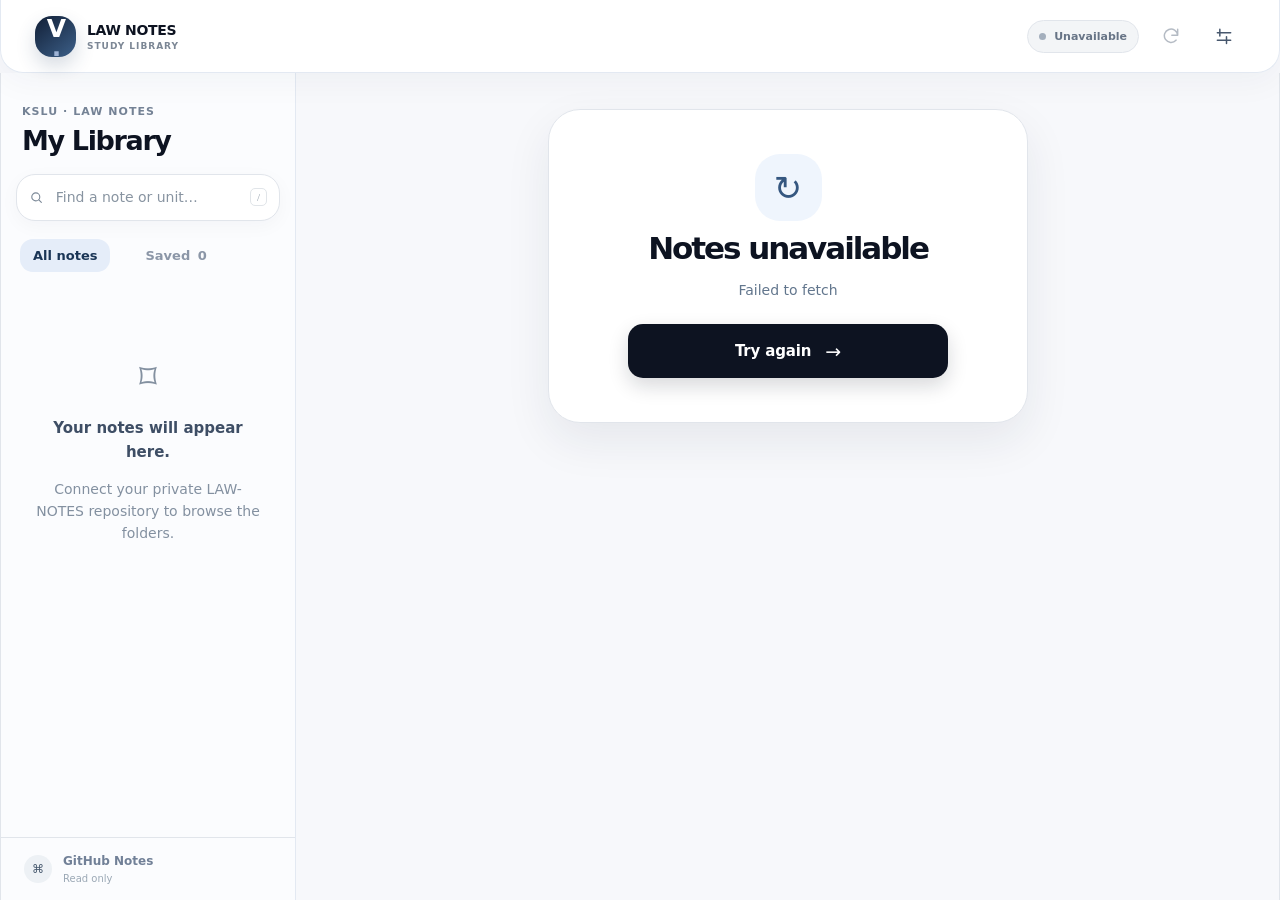
==== reader/index.html @ e0d33c8a "build: include rounded UI and animated splash styles" ====
<!doctype html>
<html lang="en">
<head>
  <meta charset="UTF-8">
  <meta name="viewport" content="width=device-width,initial-scale=1,viewport-fit=cover">
  <meta name="theme-color" content="#f4f5f7">
  <meta name="description" content="Read public KSLU law notes with Markdown and interactive topic brain branches.">
  <meta http-equiv="Content-Security-Policy" content="default-src 'self'; connect-src https://api.github.com; img-src 'self' data:; style-src 'self'; script-src 'self'; font-src 'self'; object-src 'none'; base-uri 'none'; form-action 'none'">
  <link rel="icon" href="./icon.svg" type="image/svg+xml">
  <link rel="manifest" href="./manifest.webmanifest">
  <link rel="stylesheet" href="./style.css">
  <link rel="stylesheet" href="./minimal.css?v=6">
  <link rel="stylesheet" href="./map.css?v=3">
  <link rel="stylesheet" href="./polish.css?v=1">
  <title>Law Notes · Reader</title>
</head>
<body>
  <div class="app" id="app">
    <header class="masthead">
      <div class="masthead-left">
        <button id="menu-btn" class="icon-btn mobile-only" type="button" aria-label="Open library" title="Open library"><svg viewBox="0 0 24 24"><path d="M4 6h16M4 12h16M4 18h16"/></svg></button>
        <button id="brand-home" class="brand" type="button" aria-label="Open Law Notes home"><span class="brand-mark">V<span>·</span></span><span class="brand-text"><strong>LAW <em>NOTES</em></strong><small>STUDY LIBRARY</small></span></button>
      </div>
      <div class="top-actions">
        <span id="status-badge" class="status-badge"><span></span> Not connected</span>
        <button id="refresh-btn" type="button" class="icon-btn" aria-label="Refresh vault from GitHub" title="Refresh vault" disabled><svg viewBox="0 0 24 24"><path d="M20 11a8 8 0 1 0-2 6M20 4v7h-7"/></svg></button>
        <button id="settings-btn" type="button" class="icon-btn" aria-label="Display settings" title="Reading settings"><svg viewBox="0 0 24 24"><path d="M4 8h16M7 4v8M4 17h16m-5-4v8"/></svg></button>
      </div>
    </header>

    <main class="layout" id="layout">
      <aside id="sidebar" class="sidebar" aria-label="Notes library">
        <div class="sidebar-inner">
          <div class="sidebar-header"><div><span class="section-kicker">KSLU · LAW NOTES</span><h2>My Library</h2></div><button type="button" class="icon-btn mobile-only" id="close-sidebar" aria-label="Close library">×</button></div>
          <label class="search"><svg viewBox="0 0 24 24"><circle cx="11" cy="11" r="6.5"/><path d="m16 16 4 4"/></svg><input id="search" type="search" placeholder="Find a note or unit…" autocomplete="off"><kbd>/</kbd></label>
          <div class="filter-tabs" role="group" aria-label="Library filter"><button class="filter active" type="button" data-filter="all">All notes</button><button class="filter" type="button" data-filter="saved">Saved <span id="saved-number">0</span></button></div>
          <div id="sidebar-content" class="sidebar-scroll"><div class="sidebar-placeholder"><span class="placeholder-icon">⌑</span><strong>Your notes will appear here.</strong><p>Connect your private LAW-NOTES repository to browse the folders.</p></div></div>
          <div class="sidebar-bottom"><span class="github-mark">⌘</span><span><strong>GitHub Notes</strong><small id="repo-meta">Read only</small></span></div>
        </div>
      </aside>

      <section class="reader-pane" aria-live="polite">
        <div id="connect-view" class="connect-wrap" hidden>
          <div class="connect-card notes-error-card">
            <span class="notes-error-symbol" aria-hidden="true">↻</span>
            <h1>Notes unavailable</h1>
            <p id="connect-error" class="notes-error-message" role="alert">Could not open the notes.</p>
            <button id="public-connect-btn" class="primary-btn" type="button">Try again <span aria-hidden="true">→</span></button>
          </div>
        </div>

        <div id="reader-view" class="reader-view" hidden>
          <div class="reader-toolbar"><button id="up-note" type="button" class="up-note" hidden>← Unit</button><div class="breadcrumb" id="breadcrumb"></div><div class="reader-tools"><button id="save-btn" type="button" class="tool-btn" aria-label="Save bookmark" title="Save note">☆ <span class="tool-word">Save</span></button><button id="speak-btn" type="button" class="tool-btn" aria-label="Read note aloud" title="Read aloud">▶ <span class="tool-word">Listen</span></button><button id="map-btn" type="button" class="tool-btn map-open-btn" hidden aria-label="Open Brain Map" title="Open interactive brain map">◇ <span class="tool-word">Map</span></button><button id="markdown-btn" type="button" class="tool-btn markdown-btn" aria-pressed="false" title="View Markdown source">&lt;/&gt; <span class="tool-word">Markdown</span></button><button id="font-btn" type="button" class="tool-btn" aria-label="Change font size" title="Text settings">Aa</button></div></div>
          <div id="reading-scroll" class="reading-scroll"><div id="progress-line" class="progress-line"></div><article id="article" class="article"></article><div class="reading-footer"><div class="chapter-nav"><button id="prev-note" type="button" class="chapter-btn" disabled><span>← PREVIOUS NOTE</span><strong id="prev-title">—</strong></button><button id="next-note" type="button" class="chapter-btn" disabled><span>NEXT NOTE →</span><strong id="next-title">—</strong></button></div></div></div>
        </div>
      </section>
    </main>

    <section id="map-overlay" class="map-overlay" aria-label="Interactive brain branches" hidden>
      <header class="map-top">
        <div class="map-heading"><strong>Topic Branches</strong><small id="map-status">TOPIC</small></div>
        <div class="map-controls">
          
          <span id="map-count">0 nodes</span>
          <button id="map-back" type="button" title="Return to topic" aria-label="Return to topic">← Note</button>
          <button id="map-zoom-out" type="button" aria-label="Zoom out">−</button>
          <button id="map-zoom-in" type="button" aria-label="Zoom in">+</button>
          <button id="map-fit" type="button" title="Fit graph to screen">Fit</button>
          <button id="map-close" class="map-exit" type="button" aria-label="Close brain map">×</button>
        </div>
      </header>
      <div class="map-workspace">
        <svg id="map-svg" class="map-canvas" viewBox="0 0 1200 800" role="img" aria-label="Interactive branches for the current topic and its Markdown points"><g id="map-scene"></g></svg>
        <aside id="map-details" class="map-detail" hidden>
          <div class="map-detail-head"><strong id="map-note-title">Note</strong><button id="map-detail-close" type="button" aria-label="Close note content">×</button></div>
          <div id="map-note-body" class="map-detail-scroll article"></div>
          <button id="map-read-note" type="button" class="map-read-btn">Open linked topic ↗</button>
        </aside>
      </div>
      <div class="map-footer"><span id="map-current">Tap a point to inspect it</span><span>Pinch to zoom · Drag to move · ↗ to Markdown</span></div>
    </section>
    <div id="loading-screen" class="loading-screen" role="status" aria-live="polite" aria-label="Opening Law Notes">
      <div class="loading-art" aria-hidden="true">
        <span class="loading-orbit orbit-one"></span>
        <span class="loading-orbit orbit-two"></span>
        <span class="loading-orbit orbit-three"></span>
        <span class="loading-core">L<span>·</span>N</span>
      </div>
      <div class="loading-title">Law Notes</div>
      <div id="loading-message" class="loading-description">Opening your notes</div>
      <div class="loading-bounce" aria-hidden="true"><i></i><i></i><i></i></div>
    </div>
    <div id="scrim" class="scrim" hidden></div>
    <div id="prefs" class="prefs" role="dialog" aria-label="Reading settings" hidden><div class="prefs-title"><strong>Display</strong><button id="close-prefs" type="button" class="icon-btn" aria-label="Close preferences">×</button></div><label>Text size <output id="font-size-label">19px</output><input id="font-size" type="range" min="16" max="26" step="1" value="19"></label><label class="toggle-row">Warm paper theme <input id="warm-toggle" type="checkbox" checked></label><p>Text size and appearance are saved on this device.</p></div>
    <nav class="bottom-nav" aria-label="Note navigation"><button id="bottom-home" type="button"><span>⌂</span> Home</button><button id="bottom-prev" type="button" disabled><span>←</span> Previous</button><button id="bottom-next" type="button" disabled><span>→</span> Next</button><button id="bottom-map" type="button" disabled><span>◇</span> Map</button></nav>
    <div id="toast" class="toast" role="status" hidden></div>
  </div>
  <script type="module" src="./app.mjs"></script>
</body>
</html>
---- reader/style.css ----
:root{font-family:Inter,ui-sans-serif,system-ui,-apple-system,"Segoe UI",sans-serif;color:#243249;background:#fbfaf7;--navy:#111e30;--muted:#7d8998;--blue:#365983;--paper:#fcfaf5;--border:#e6e8e8;--reader-size:19px;--sidebar:#ffffff}*{box-sizing:border-box}body{margin:0}button,input{font:inherit}button{cursor:pointer}button:disabled{cursor:default;opacity:.4}a{color:var(--blue)}[hidden]{display:none!important}.app{height:100dvh;display:flex;flex-direction:column;overflow:hidden}.masthead{height:75px;flex:none;background:var(--navy);color:#fdfdfd;display:flex;align-items:center;justify-content:space-between;padding:0 clamp(17px,3vw,38px);gap:16px;z-index:30}.masthead-left,.top-actions,.brand{display:flex;align-items:center}.masthead-left{gap:13px}.brand{text-decoration:none;color:inherit;gap:13px}.brand-mark{width:40px;height:40px;border:1px solid #607189;border-radius:12px;display:grid;place-items:center;font-family:Georgia,serif;font-size:27px;font-weight:700;color:#f6e8cb}.brand-mark span{color:#d5ac75}.brand-text strong{font-size:14px;letter-spacing:.14em;font-weight:790;display:block;white-space:nowrap}.brand-text em{font-style:normal;color:#d5b589}.brand-text small{display:block;margin-top:3px;color:#8fa5bd;letter-spacing:.2em;font-size:9px;font-weight:700}.top-actions{gap:11px}.status-badge{display:flex;align-items:center;gap:8px;color:#bfcbd9;font-size:11px;font-weight:650;white-space:nowrap;padding:9px 12px;border:1px solid #334457;border-radius:20px}.status-badge span{width:7px;height:7px;border-radius:50%;background:#a1abba}.status-badge.connected span{background:#69d6a3;box-shadow:0 0 0 3px #69d6a31b}.icon-btn{border:0;display:grid;place-items:center;width:38px;height:38px;border-radius:10px;background:transparent;color:inherit;font-weight:700;font-size:24px}.icon-btn:hover{background:#ffffff1a}.icon-btn svg,.search svg{width:19px;height:19px;stroke:currentColor;stroke-width:1.8;stroke-linecap:round;stroke-linejoin:round;fill:none}.layout{flex:1;min-height:0;display:grid;grid-template-columns:315px minmax(0,1fr)}.sidebar{background:var(--sidebar);border-right:1px solid var(--border);min-width:0;overflow:hidden}.sidebar-inner{height:100%;display:flex;flex-direction:column;min-height:0}.sidebar-header{padding:32px 25px 18px;display:flex;justify-content:space-between;align-items:center}.section-kicker,.connect-eyebrow{font-size:10px;letter-spacing:.18em;font-weight:800;color:#b17c4c}.sidebar-header h2{margin:8px 0 0;font-family:Georgia,serif;font-size:26px;letter-spacing:-.045em;font-weight:600;color:#1e304a}.search{margin:1px 20px 18px;height:43px;border:1px solid #e2e7ec;border-radius:10px;padding:0 12px;display:flex;align-items:center;gap:10px;color:#99a6b5}.search:focus-within{outline:2px solid #a0b7d5}.search input{width:100%;border:0;background:transparent;outline:0;min-width:0;color:#23374f;font-size:12px}.search kbd{font:11px ui-monospace;color:#a3adba;border:1px solid #e1e5e9;padding:2px 6px;border-radius:5px}.filter-tabs{display:flex;gap:19px;padding:0 22px;border-bottom:1px solid #ecedf1}.filter{padding:0 1px 13px;border:0;background:none;color:#8b96a7;font-size:12px;font-weight:650;border-bottom:2px solid transparent}.filter.active{color:#243f65;border-bottom-color:#315783}.filter span{margin-left:3px}.sidebar-scroll{flex:1;overflow:auto;padding:19px 12px 30px;scrollbar-width:thin;scrollbar-color:#d6dce2 transparent}.folder-row,.note-row,.search-row{display:flex;align-items:center;gap:8px;width:100%;text-align:left;background:none;border:0;border-radius:8px;color:#354662;min-height:35px;padding:7px 8px;font-size:12px}.folder-row:hover,.note-row:hover,.search-row:hover{background:#f4f6f9}.folder-row{font-weight:750;gap:7px}.folder-row .arrow{font-size:12px;color:#a1aab6;display:inline-block;transition:transform .14s}.folder-row.open .arrow{transform:rotate(90deg)}.folder-icon{color:#b88c55}.folder-row .count{color:#b2bcc5;font-size:10px;margin-left:auto;font-weight:500}.note-row{line-height:1.4;color:#69758a;min-height:34px;padding-left:17px;overflow-wrap:anywhere}.note-row:before{content:'▤';flex:none;color:#9da9b7;font-size:13px}.note-row.active{background:#eaf0f7;color:#24486f;font-weight:700}.note-row.active:before{color:#365f91}.folder-children{margin-left:10px;padding-left:7px;border-left:1px solid #edf0f2}.search-row mark{background:#fff0be}.sidebar-bottom{flex:none;padding:16px 23px;border-top:1px solid #ecedf1;display:flex;gap:11px;align-items:center;color:#718097;font-size:11px}.sidebar-bottom small{display:block;margin-top:5px;color:#9ba8b5}.github-mark{width:28px;height:28px;display:grid;place-items:center;background:#f1f3f7;border-radius:8px;color:#47596e}.sidebar-placeholder{text-align:center;max-width:200px;margin:68px auto;color:#9aa6b3;font-size:12px;line-height:1.6}.sidebar-placeholder strong{display:block;color:#53647c;margin-bottom:7px}.placeholder-icon{display:block;font-family:Georgia,serif;font-size:35px;margin-bottom:10px}.reader-pane{position:relative;min-width:0;min-height:0;background:#fbfaf7}.connect-wrap{height:100%;overflow:auto;display:flex;align-items:flex-start;justify-content:center;padding:clamp(25px,5vh,65px) 24px 70px;background:radial-gradient(ellipse at 78% 13%,#e7ebeb 0%,transparent 40%),#faf9f6}.connect-card{width:min(100%,640px);text-align:center}.connect-eyebrow{letter-spacing:.16em;margin-bottom:20px;color:#976f4c}.pill-star{display:inline-grid;place-items:center;background:#f4e8d6;border-radius:50%;width:23px;height:23px;font-size:13px;margin-right:6px}.connect-icon{font-size:47px;color:#b89260;font-family:Georgia,serif;line-height:1;margin:5px auto 18px}.connect-card h1{font-family:Georgia,"Times New Roman",serif;font-size:clamp(32px,3.8vw,49px);font-weight:500;line-height:1.12;letter-spacing:-.04em;color:#1a2b42;margin:0 0 20px}.connect-card h1 em{color:#9b744d;font-style:italic}.connect-lead{font-size:14px;line-height:1.8;color:#748297;max-width:450px;margin:0 auto 27px}.vault-summary{margin:0 auto 26px;text-align:left;width:min(100%,420px);background:#fff;border:1px solid #e9e5df;border-radius:13px;box-shadow:0 8px 30px #2a39430b;padding:13px;display:flex;align-items:center;gap:12px}.vault-avatar{width:39px;height:39px;border-radius:10px;display:grid;place-items:center;background:#e9e5dc;color:#91724d;font-weight:800;font-size:11px}.vault-summary strong{display:block;color:#324055;font-size:12px}.vault-summary small{display:block;color:#8d9aab;font-size:11px;margin-top:3px}.private-chip{margin-left:auto;border-radius:30px;background:#f3f5f6;color:#788996;padding:6px 9px;font-size:10px;white-space:nowrap}.connect-card form{width:min(100%,420px);margin:0 auto}.field-label{font-size:11px;color:#4a5c72;font-weight:750;display:block;text-align:left;margin-bottom:8px}.token-row{display:flex;border:1px solid #d7dfe5;border-radius:10px;overflow:hidden;background:#fff}.token-row:focus-within{outline:2px solid #a3b8d5}.token-row input{flex:1;min-width:0;height:46px;background:transparent;padding:0 13px;border:0;outline:0;color:#253c56;font-size:14px}.token-row button{border:0;background:transparent;color:#627b96;padding:0 13px;font-size:11px;font-weight:720}.primary-btn{width:100%;margin-top:12px;height:51px;border:0;border-radius:10px;background:#182a41;color:white;font-size:13px;font-weight:730;display:flex;align-items:center;justify-content:center;gap:14px;box-shadow:0 7px 17px #1e31472d}.primary-btn:hover{background:#304d6a}.primary-btn span{font-size:19px;font-weight:400}.connect-error{margin:13px auto;color:#ae3e3e;background:#fff0ee;padding:10px;border-radius:9px;max-width:420px;font-size:12px}.setup-help{width:min(100%,420px);margin:21px auto 0;text-align:left;color:#5a7591;font-size:12px;border-top:1px solid #e4e4e2;padding:17px 0}.setup-help summary{cursor:pointer;font-weight:700}.setup-help ol{padding-left:18px;line-height:1.8}.setup-help p{line-height:1.6;color:#85909e}.trust-line{margin-top:16px;color:#94a0a7;font-size:10px}.trust-line span{padding:0 5px}.reader-view{height:100%;display:flex;flex-direction:column}.reader-toolbar{height:68px;flex:none;background:#fffdfa;border-bottom:1px solid #eeeae4;padding:0 clamp(17px,4vw,56px);display:flex;justify-content:space-between;align-items:center;gap:13px}.breadcrumb{font-size:11px;color:#8d9ca9;white-space:nowrap;overflow:hidden;text-overflow:ellipsis;min-width:0}.breadcrumb strong{color:#345477;font-weight:730}.reader-tools{display:flex;align-items:center;gap:5px;flex:none}.tool-btn{font-size:14px;color:#586c80;background:transparent;border:0;border-radius:8px;padding:8px 10px;font-weight:660;white-space:nowrap}.tool-btn:hover{background:#f1f2f0}.tool-btn.saved{color:#c28b43}.reading-scroll{flex:1;overflow:auto;scrollbar-width:thin;scrollbar-color:#d8dbdb transparent;position:relative;scroll-behavior:smooth}.progress-line{position:sticky;top:0;left:0;height:3px;width:0;background:#be915d;z-index:2;transition:width .12s}.article{font-family:Georgia,"Times New Roman",serif;max-width:790px;width:100%;padding:clamp(28px,5vw,70px) clamp(22px,5vw,68px) 25px;margin:0 auto;font-size:var(--reader-size);line-height:1.78;color:#334155;overflow-wrap:anywhere}.article h1,.article h2,.article h3,.article h4{color:#172b43;line-height:1.25;letter-spacing:-.025em;font-weight:600;scroll-margin-top:25px}.article h1{font-size:clamp(30px,2.7em,46px);margin:0 0 25px}.article h2{font-size:1.55em;margin:43px 0 15px;border-bottom:1px solid #e8e5dc;padding-bottom:11px}.article h3{font-size:1.26em;margin:28px 0 12px}.article h4{font-size:1.08em;margin:24px 0 9px}.article p{margin:0 0 1.15em}.article ul,.article ol{padding-left:1.45em;margin:0 0 1.55em}.article li{padding-left:.18em;margin:.35em 0}.article strong{color:#263a54}.article a.wiki{color:#305d8a;text-decoration:none;border-bottom:1px solid #aec4d6}.article a.wiki:hover{border-bottom-color:#305d8a}.article a:not(.wiki){color:#365f87}.article blockquote{margin:25px 0;padding:3px 21px;border-left:3px solid #c9b69b;color:#677687;background:#f6f2ec}.article blockquote p{margin:10px 0}.article .callout{padding:17px 19px;margin:20px 0;border:1px solid #dce5ec;border-left:4px solid #769ac3;border-radius:7px;background:#f0f5f8;font-family:ui-sans-serif,system-ui;font-size:.78em;line-height:1.6}.article .callout.warning{background:#faf3e9;border-color:#eadcc9;border-left-color:#c68b4e}.article .callout strong{display:block;margin-bottom:8px}.article .callout p{margin:5px 0}.article pre{position:relative;padding:18px 18px;background:#202d40;color:#e5edf5;border-radius:9px;overflow:auto;font:.75em/1.7 ui-monospace,SFMono-Regular,Consolas,monospace;margin:24px 0}.article pre code{white-space:pre}.code-lang{display:block;font:10px ui-sans-serif,system-ui;letter-spacing:.15em;color:#a2b4c6;margin-bottom:9px}.article :not(pre)>code{background:#edf0f2;border-radius:4px;color:#354d62;padding:2px 5px;font-size:.86em}.article hr{border:0;border-top:1px solid #e1ded7;margin:38px 0}.table-wrap{overflow-x:auto;margin:24px 0}.article table{border-collapse:collapse;width:100%;font-family:ui-sans-serif,system-ui;font-size:.78em}.article th,.article td{padding:10px 12px;border:1px solid #e0e2e1;text-align:left}.article th{background:#f2f3f3}.article .check{display:inline-grid;place-items:center;width:17px;height:17px;border:1px solid #a9b7bf;border-radius:4px;margin-right:9px;vertical-align:-2px;font:12px sans-serif}.article .check.checked{background:#e4eee4;color:#2d8059;border-color:#98bea8}.article .attachment{font:12px ui-sans-serif,system-ui;color:#8a98a8;background:#eff0ef;border:1px dashed #d2d4d7;border-radius:5px;padding:2px 6px}.note-eyebrow{font:10px ui-sans-serif,system-ui;letter-spacing:.18em;color:#a07d58;font-weight:800;margin:0 0 16px}.note-properties{font:12px ui-sans-serif,system-ui;color:#8b98a8;display:flex;gap:8px;flex-wrap:wrap;margin-bottom:25px}.property{background:#f0f1ee;border-radius:20px;padding:5px 9px}.toc{margin:24px 0 33px;background:#f5f2ec;border-radius:9px;font:12px/1.5 ui-sans-serif,system-ui;padding:14px 17px;color:#506781}.toc summary{font-weight:750;cursor:pointer}.toc a{display:block;padding:5px 0;text-decoration:none;color:#46627e}.toc a.toc-nested{padding-left:16px}.reading-footer{max-width:790px;margin:0 auto;padding:25px clamp(22px,5vw,68px) 55px;font:12px/1.7 ui-sans-serif,system-ui;color:#9ba4a9;text-align:center}.chapter-nav{display:grid;grid-template-columns:1fr 1fr;gap:15px;margin-bottom:38px}.chapter-btn{text-align:left;background:#fff;border:1px solid #e5e7e7;border-radius:11px;padding:18px;min-width:0;box-shadow:0 2px 8px #1c3a5207}.chapter-btn:last-child{text-align:right}.chapter-btn span{display:block;font-size:9px;letter-spacing:.13em;color:#a1adbb;margin-bottom:8px}.chapter-btn strong{display:block;color:#35516f;font-size:12px;line-height:1.5;overflow-wrap:anywhere}.scrim{position:fixed;inset:0;background:#0e1828a8;z-index:39}.prefs{position:fixed;right:18px;top:83px;background:white;color:#273a51;width:min(340px,calc(100vw - 36px));padding:21px;border:1px solid #e3e7e9;border-radius:14px;box-shadow:0 20px 60px #172c4350;z-index:45;font-size:12px}.prefs-title{display:flex;justify-content:space-between;align-items:center;font-size:17px;margin-bottom:23px}.prefs-title .icon-btn{color:#567;font-size:21px}.prefs label{display:block;font-weight:700;margin:17px 0}.prefs output{float:right;color:#72849c}.prefs input[type=range]{display:block;width:100%;accent-color:#385f8d;margin-top:11px}.prefs .toggle-row{display:flex;justify-content:space-between;align-items:center}.prefs p{font-weight:400;color:#8593a3;font-size:11px;line-height:1.6}.disconnect-btn{width:100%;background:#fff1ef;border:1px solid #f0dad4;color:#a94b4b;border-radius:9px;padding:12px;margin-top:11px;font-weight:700}.toast{position:fixed;bottom:24px;left:50%;transform:translateX(-50%);background:#253e58;color:white;border-radius:30px;padding:11px 18px;font-size:12px;box-shadow:0 6px 20px #0004;z-index:55;max-width:85vw;white-space:normal}.bottom-nav{display:none}.mobile-only{display:none}.article .link-error{color:#ad6855}.article .empty{padding:40px;text-align:center;color:#9ca8b3}
@media(max-width:850px){.masthead{height:65px}.layout{display:block}.sidebar{position:fixed;top:65px;left:0;bottom:0;width:min(340px,89vw);z-index:42;transform:translateX(-105%);transition:transform .19s;box-shadow:15px 0 60px #111e3028}.sidebar.open{transform:translateX(0)}.sidebar-inner{padding-bottom:60px}.mobile-only{display:grid}.reader-pane{height:calc(100dvh - 65px - 64px)}.bottom-nav{height:calc(64px + env(safe-area-inset-bottom));padding-bottom:env(safe-area-inset-bottom);display:grid;grid-template-columns:repeat(4,1fr);background:#fff;border-top:1px solid #e7e7e4;flex:none;z-index:25}.bottom-nav button{background:none;border:0;display:flex;flex-direction:column;align-items:center;justify-content:center;gap:3px;font-size:10px;color:#7e90a2;font-weight:740}.bottom-nav button span{font:21px Georgia,serif;color:#385c81}.reader-toolbar{height:53px;padding:0 17px}.tool-word{display:none}.status-badge{font-size:0;padding:9px}.status-badge span{margin:0}.article{padding-top:30px}.connect-wrap{padding:26px 19px 55px}.connect-icon{margin-bottom:13px}.connect-card h1{font-size:34px}.prefs{top:72px;right:9px}.toast{bottom:78px}.sidebar-header{padding-top:24px}}
@media(max-width:385px){.brand-mark{width:34px;height:34px;font-size:24px}.brand-text strong{font-size:11px}.brand-text small{font-size:8px}.masthead{padding:0 12px}.top-actions{gap:2px}.connect-card h1{font-size:31px}.connect-lead{font-size:13px}.reader-toolbar{padding:0 9px}.tool-btn{padding:6px 7px}.chapter-nav{gap:8px}.chapter-btn{padding:12px}}
/* Alternate white theme, respecting readers who prefer bright paper. */
body.cool{--paper:#fff;}.cool .reader-pane{background:#fff}.cool .article{color:#364760}.cool .reading-scroll{background:#fff}

.search-kicker{padding:0 12px 11px}.canvas-list{list-style:none;padding:0!important}.canvas-item{border-left:2px solid #c6d5dd;padding:7px 16px!important;margin:5px 0;background:#f6f8f8;border-radius:0 7px 7px 0}.visually-hidden{position:absolute!important;left:-9999px!important;width:1px!important;height:1px!important;opacity:0!important}
---- reader/minimal.css ----
/* Vault Reader v2 — minimal, mobile-first visual system matching Law Learning.
   Presentation-only. Authentication, note data and GitHub requests are unchanged. */
:root{
  color-scheme:light;
  --vr-bg:#f4f5f7;
  --vr-ink:#0d1321;
  --vr-muted:#677486;
  --vr-line:#e1e5eb;
  --vr-card:#fff;
  --vr-soft:#eef1f4;
  --vr-accent:#0d1321;
  --vr-radius:20px;
  --vr-shadow:0 12px 40px rgba(13,19,33,.055);
  --navy:#0d1321;
  --blue:#29476b;
  --paper:#fff;
  --border:var(--vr-line);
  --muted:var(--vr-muted);
  --sidebar:var(--vr-card);
  font-family:Inter,ui-sans-serif,system-ui,-apple-system,"Segoe UI",sans-serif;
  color:var(--vr-ink);
  background:var(--vr-bg);
}
html{-webkit-tap-highlight-color:transparent}
body{background:var(--vr-bg);color:var(--vr-ink)}
button,a,input{touch-action:manipulation}
:where(button,a,input,summary):focus-visible{outline:3px solid #5679bf;outline-offset:3px}
::selection{background:#dce5f1;color:var(--vr-ink)}
.app{background:var(--vr-bg)}
.masthead{
  background:rgba(255,255,255,.96);
  color:var(--vr-ink);
  border-bottom:1px solid var(--vr-line);
  height:70px;
  padding:0 clamp(17px,3vw,34px);
  box-shadow:none;
  backdrop-filter:blur(16px);
  -webkit-backdrop-filter:blur(16px);
}
.brand{gap:11px}
.brand-mark{
  background:var(--vr-ink);color:#fff;
  border:1px solid var(--vr-ink);
  width:41px;height:41px;border-radius:13px;
  font:800 25px/1 ui-sans-serif,system-ui;
  letter-spacing:-.075em;
  box-shadow:0 5px 14px #0d13211a;
  transition:transform .22s cubic-bezier(.2,.8,.2,1),border-radius .22s ease;
}
.brand:hover .brand-mark{transform:rotate(-5deg) scale(1.035);border-radius:16px}
.brand-mark span{color:#9fb4d6}
.brand-text strong{
  font-size:14px;letter-spacing:-.025em;
  color:var(--vr-ink);font-weight:850;
}
.brand-text em{font-style:normal;color:var(--vr-ink)}
.brand-text small{
  color:#7c8795;
  letter-spacing:.11em;font-size:9px;font-weight:750;
}
.status-badge{background:#f3f5f7;border:1px solid var(--vr-line);color:var(--vr-muted);padding:9px 11px;font-size:11px}
.status-badge span{background:#a4afbd}
.status-badge.connected{background:#eff8f2;border-color:#d9ecdf;color:#256044}
.status-badge.connected span{background:#33a36c;box-shadow:0 0 0 3px #33a36c15}
.icon-btn{
  color:#47576d;width:42px;height:42px;
  border-radius:13px;transition:background .18s ease,transform .18s ease;
}
.icon-btn:hover{background:#edf1f5;transform:translateY(-1px)}
.icon-btn:active{transform:scale(.93)}
.icon-btn svg{width:20px;height:20px}
.layout{grid-template-columns:295px minmax(0,1fr)}
.sidebar{border-right:1px solid var(--vr-line);background:#fff}
.sidebar-header{padding:28px 21px 16px}
.section-kicker,.connect-eyebrow,.note-eyebrow{
  color:#748295;letter-spacing:.095em;
  font:800 11px/1.3 ui-sans-serif,system-ui;
}
.sidebar-header h2{margin:6px 0 0;font:800 27px/1.2 ui-sans-serif,system-ui;letter-spacing:-.065em;color:var(--vr-ink)}
.search{
  height:47px;margin:0 15px 18px;
  border:1px solid var(--vr-line);border-radius:14px;
  background:#f6f7f9;padding:0 12px;color:#7b8897;
  transition:border-color .2s,background .2s,box-shadow .2s;
}
.search:focus-within{background:#fff;border-color:#9eb2ca;outline:0;box-shadow:0 0 0 3px #e0e8f3}
.search input{font-size:14px;color:var(--vr-ink)}
.search input::placeholder{color:#8894a1}
.search kbd{color:#98a4af}
.filter-tabs{padding:0 19px;gap:22px;border-color:var(--vr-line)}
.filter{font-size:13px;padding:0 3px 13px;transition:color .17s,border-color .17s}
.filter.active{color:var(--vr-ink);border-color:var(--vr-ink)}
.sidebar-scroll{padding:14px 10px 24px;scrollbar-color:#d2d9e2 transparent}
.folder-row,.note-row,.search-row{
  color:#4c5c72;border-radius:12px;
  min-height:45px;padding:10px 11px;
  font-size:13.5px;font-weight:550;line-height:1.45;
  transition:background .18s ease,color .18s ease,transform .18s ease;
}
.folder-row{font-weight:750;color:#253348}
.folder-row:hover,.note-row:hover,.search-row:hover{
  color:var(--vr-ink);background:#f0f3f7;transform:translateX(2px);
}
.folder-row:active,.note-row:active,.search-row:active{transform:scale(.99)}
.folder-row .arrow{font-size:19px;transition:transform .2s cubic-bezier(.2,.8,.2,1);color:#8290a3}
.folder-icon{color:#57708e}
.folder-row .count{font-size:11px;background:#f0f2f5;color:#78869b;padding:3px 7px;border-radius:10px}
.folder-children{border-left:1px solid #e4e8ed;margin-left:16px;padding-left:6px;animation:vr-reveal .22s ease both}
.note-row{padding-left:16px;min-height:44px;color:#566479}
.note-row:before{color:#94a3b8;font-size:16px}
.note-row.active,.search-row.active{background:#e9eef5;color:#182c47;font-weight:780}
.sidebar-bottom{border-color:var(--vr-line);font-size:12px}
.github-mark{background:#edf1f5;border-radius:12px}
.sidebar-placeholder{font-size:14px;max-width:230px;color:#8390a0}
.sidebar-placeholder strong{font-size:15px;color:#3e4e65}
.reader-pane{background:#fff}
.connect-wrap{
  padding:clamp(22px,4vh,50px) 18px 38px;
  background:var(--vr-bg);
  align-items:flex-start;
}
.connect-card{
  padding:clamp(22px,4vw,44px);
  background:#fff;border:1px solid var(--vr-line);
  border-radius:26px;box-shadow:var(--vr-shadow);
  max-width:545px;text-align:left;
  animation:vr-rise .48s cubic-bezier(.17,.75,.34,1) both;
}
.connect-eyebrow{margin:0 0 17px;display:flex;align-items:center;gap:7px;color:#78879a}
.pill-star{
  display:inline-grid;margin:0;
  width:24px;height:24px;border-radius:9px;
  background:#eef2f7;color:#1d3859;font-size:13px;
}
.connect-icon{
  display:grid;place-items:center;
  width:58px;height:58px;border-radius:19px;
  margin:0 0 21px;
  color:#fff;font:30px/1 ui-sans-serif,system-ui;
  background:#0d1321;
  box-shadow:0 10px 24px #0d132129;
  animation:vr-icon-in .5s .07s cubic-bezier(.2,.8,.2,1) both;
}
.connect-card h1{
  margin:0 0 11px;color:var(--vr-ink);
  font:800 clamp(29px,4.2vw,43px)/1.1 ui-sans-serif,system-ui;
  letter-spacing:-.066em;
}
.connect-card h1 em{font-style:normal;color:#60748e}
.connect-lead{max-width:460px;margin:0 0 24px;color:var(--vr-muted);font-size:15px;line-height:1.65}
.vault-summary{
  width:100%;margin:0 0 25px;padding:14px;
  border:1px solid var(--vr-line);border-radius:16px;
  background:#f8f9fb;box-shadow:none;
}
.vault-avatar{
  width:45px;height:45px;background:#e9eef4;
  color:#203957;border-radius:14px;font-size:12px;
}
.vault-summary strong{font-size:14px;color:#1d2b40}
.vault-summary small{font-size:12px;color:#748296}
.private-chip{background:#fff;border:1px solid var(--vr-line);color:#61738b;font-size:11px;padding:6px 10px}
.connect-card form{width:100%;margin:0}
.field-label{font-size:13px;color:#35445b;margin-bottom:9px}
.token-row{border-color:#d9e0e7;background:#fff;border-radius:14px;min-height:52px}
.token-row:focus-within{outline:0;box-shadow:0 0 0 3px #dce8f7;border-color:#adc0d7}
.token-row input{height:52px;font-size:16px}
.token-row button{font-size:13px;min-width:62px;color:#2e5077}
.primary-btn{
  background:#0d1321;
  color:#fff;height:54px;margin-top:13px;border-radius:15px;
  font-size:15px;font-weight:800;letter-spacing:-.01em;
  box-shadow:0 8px 20px rgba(13,19,33,.16);
  transition:background .2s,box-shadow .2s,transform .2s cubic-bezier(.2,.8,.2,1);
}
.primary-btn:hover{background:#273b58;transform:translateY(-2px);box-shadow:0 12px 26px #0d132122}
.primary-btn:active{transform:scale(.985)}
.primary-btn span{transition:transform .18s ease}
.primary-btn:hover span{transform:translateX(4px)}
.connect-error{font-size:13px}
.setup-help{width:100%;margin:15px 0 0;padding:18px 0 0;color:#5a6d84;font-size:13px;border-color:#e3e8ee}
.setup-help summary{min-height:35px;font-size:13px;font-weight:700}
.setup-help ol,.setup-help p{font-size:13px}
.trust-line{margin:16px 0 0;color:#7e8b99;font-size:11px;line-height:1.7}
.reader-view{background:#fff}
.reader-toolbar{
  height:64px;background:rgba(255,255,255,.95);
  border-color:#e6e9ee;backdrop-filter:blur(14px);
  padding:0 clamp(18px,3.5vw,50px);
}
.breadcrumb{font-size:12px;color:#8190a1}
.breadcrumb strong{color:#344965}
.reader-tools{gap:5px}
.tool-btn{
  border-radius:12px;padding:11px 12px;
  font-size:14px;font-weight:750;color:#4c6079;
  transition:background .18s,transform .16s,color .18s;
}
.tool-btn:hover{background:#f0f3f7;color:#172941;transform:translateY(-1px)}
.tool-btn:active{transform:scale(.94)}
.tool-btn.saved{background:#fff5e8;color:#ad7030}
.reading-scroll{background:#fff;scroll-behavior:smooth}
.progress-line{height:3px;background:#0d1321;transition:width .22s ease}
.article{
  color:#2e3b50;
  max-width:830px;
  line-height:1.78;
  padding:clamp(27px,5vw,60px) clamp(22px,5vw,62px) 25px;
}
.article.note-enter{animation:vr-page-in .3s cubic-bezier(.2,.8,.2,1) both}
.article h1,.article h2,.article h3,.article h4{
  font-family:Inter,ui-sans-serif,system-ui,-apple-system,"Segoe UI",sans-serif;
  font-weight:800;color:#0d1321;letter-spacing:-.04em;
}
.article h1{font-size:clamp(29px,2.55em,43px);letter-spacing:-.055em;line-height:1.18}
.article h2{font-size:1.47em;letter-spacing:-.035em;margin:38px 0 14px}
.article h3{font-size:1.18em}
.article a.wiki{color:#264d83;border-bottom-color:#b0c4dd}
.article a.wiki:hover{color:#0d1321;border-bottom-color:#0d1321}
.article blockquote{border-left:3px solid #b0bdce;background:#f6f8fa;padding:12px 17px;border-radius:0 13px 13px 0;color:#55667e}
.article .callout{border-radius:15px;background:#f3f6fa;border-color:#dfe6ee;border-left:4px solid #6f8eaf}
.article .callout.warning{background:#fff8ee;border-color:#eddfc8;border-left-color:#b98951}
.article pre{border-radius:14px}
.article .toc{border:1px solid #e4e8ee;border-radius:16px;background:#f9fafc}
.article .toc summary{font:700 13px/1.4 ui-sans-serif,system-ui;min-height:44px;cursor:pointer}
.article .property{border-radius:9px;background:#f3f5f8;color:#6e7b8e;font-size:11px}
.article .note-eyebrow{font-size:11px;color:#7c8a9e}
.article .note-properties{margin-bottom:20px}
.article .canvas-item{border:1px solid #e2e7ed;border-radius:14px;background:#f9fafc;padding:15px 18px!important;margin:10px 0;transition:transform .18s,background .18s}
.article .canvas-item:hover{transform:translateX(3px);background:#f0f4f8}
.chapter-btn{
  border:1px solid #e4e7eb;
  background:#fff;border-radius:17px;
  min-height:84px;transition:transform .18s,background .18s,border-color .18s;
}
.chapter-btn:not(:disabled):hover{background:#f5f7fa;border-color:#bac9da;transform:translateY(-2px)}
.reading-footer{color:#8793a1}
.prefs{
  border:1px solid #e0e5eb;
  border-radius:20px;box-shadow:0 23px 65px #0d13211f;
  color:#26364c;font-size:14px;padding:21px;
  animation:vr-popup .2s ease both;
}
.prefs-title{font-size:18px}
.prefs label{font-size:14px}
.prefs p{font-size:12px;color:#7b8997}
.prefs input[type=range]{accent-color:#0d1321}
.disconnect-btn{min-height:46px;border-radius:13px}
.toast{
  background:#0d1321;border:1px solid #23344e;
  border-radius:15px;box-shadow:0 12px 28px #0d13212c;
  font-size:13px;padding:13px 17px;
  animation:vr-popup .22s ease both;
}
.scrim{backdrop-filter:blur(3px);-webkit-backdrop-filter:blur(3px)}
@keyframes vr-rise{from{opacity:0;transform:translateY(17px) scale(.986)}to{opacity:1;transform:translateY(0) scale(1)}}
@keyframes vr-icon-in{from{opacity:0;transform:translateY(13px) rotate(-8deg) scale(.88)}to{opacity:1;transform:translateY(0) rotate(0) scale(1)}}
@keyframes vr-page-in{from{opacity:.65;transform:translateY(9px)}to{opacity:1;transform:translateY(0)}}
@keyframes vr-popup{from{opacity:0;transform:translateY(-8px) scale(.98)}to{opacity:1;transform:translateY(0) scale(1)}}
@keyframes vr-reveal{from{opacity:0;transform:translateY(-4px)}to{opacity:1;transform:translateY(0)}}
@media(min-width:851px){
  .layout{max-width:1600px;margin:auto;width:100%;border-left:1px solid var(--vr-line);border-right:1px solid var(--vr-line)}
  .reader-pane{min-height:0}
}
@media(max-width:850px){
  .masthead{height:64px;padding:0 14px}
  .brand-mark{width:38px;height:38px;border-radius:12px;font-size:24px}
  .brand-text strong{font-size:13px}
  .brand-text small{font-size:9px;letter-spacing:.06em}
  .top-actions{gap:4px}
  .top-actions .icon-btn{width:41px;height:41px}
  .status-badge{width:29px;height:29px;padding:0;display:grid;place-items:center;border-radius:50%;font-size:0;overflow:hidden}
  .status-badge span{display:block;width:9px;height:9px}
  .sidebar{
    top:64px;bottom:0;
    width:min(375px,91vw);
    box-shadow:20px 0 50px #0d132120;
    transform:translateX(-104%);
    transition:transform .27s cubic-bezier(.2,.8,.2,1);
  }
  .sidebar.open{transform:translateX(0)}
  .sidebar-inner{padding-bottom:75px}
  .sidebar-header{padding:22px 19px 16px}
  .sidebar-header h2{font-size:27px}
  .search{margin:0 14px 18px}
  .reader-pane{height:calc(100dvh - 64px - 82px - env(safe-area-inset-bottom))}
  .reader-toolbar{height:57px;padding:0 14px}
  .reader-tools{gap:1px}
  .tool-btn{font-size:15px;min-width:41px;min-height:42px;padding:8px 10px}
  .tool-word{display:none}
  .breadcrumb{font-size:12px}
  .article{padding:31px 22px 25px;line-height:1.79}
  .article h1{font-size:clamp(28px,7.8vw,40px)}
  .connect-wrap{padding:17px 13px 22px}
  .connect-card{padding:22px 19px 25px;border-radius:23px}
  .connect-icon{width:51px;height:51px;border-radius:17px;font-size:27px;margin-bottom:18px}
  .connect-card h1{font-size:clamp(29px,7.8vw,37px);margin-bottom:12px}
  .connect-lead{font-size:15px;line-height:1.6;margin-bottom:18px}
  .vault-summary{margin-bottom:19px}
  .trust-line{font-size:11px}
  .prefs{top:74px;right:10px}
  .bottom-nav{
    display:grid;grid-template-columns:repeat(4,1fr);
    height:calc(82px + env(safe-area-inset-bottom));
    padding:6px 13px max(11px,env(safe-area-inset-bottom));
    gap:5px;border:0;
    background:#f4f5f7;
    box-shadow:0 -7px 22px #0d13210b;
    z-index:25;
  }
  .bottom-nav button{
    min-height:58px;
    border-radius:15px;
    color:#667387;
    background:transparent;
    font-size:11px;
    font-weight:800;
    gap:4px;
    transition:background .18s,transform .18s,color .18s;
  }
  .bottom-nav button span{font:700 21px/1 ui-sans-serif,system-ui;color:inherit}
  .bottom-nav button.active{color:#fff;background:#0d1321;box-shadow:0 5px 14px #0d13211f}
  .bottom-nav button:active{transform:scale(.94)}
  .toast{bottom:calc(91px + env(safe-area-inset-bottom));max-width:calc(100vw - 24px)}
}
@media(max-width:385px){
  .masthead{padding:0 11px}
  .brand-mark{width:35px;height:35px;font-size:22px}
  .brand-text strong{font-size:12px}
  .brand-text small{font-size:8px}
  .status-badge{width:26px;height:26px}
  .top-actions .icon-btn{width:37px}
  .article{padding:25px 18px}
  .connect-wrap{padding:12px 10px 18px}
  .connect-card{padding:19px 15px}
  .connect-card h1{font-size:29px}
  .vault-summary{padding:10px}
  .private-chip{font-size:10px;padding:5px 7px}
  .bottom-nav{padding-inline:10px}
}
@media(prefers-reduced-motion:reduce){
  *,*::before,*::after{animation-duration:.01ms!important;animation-iteration-count:1!important;transition-duration:.01ms!important;scroll-behavior:auto!important}
}


/* Compact lesson pages: one section per view, clear next/back actions. */
.pages-btn{border:1px solid #e4e8ee;background:#f6f8fa;font-size:13px;min-height:41px;display:flex;align-items:center;gap:6px}
.pages-btn[aria-pressed="true"]{background:#0d1321;color:#fff;border-color:#0d1321}
.pages-btn:disabled{opacity:.42;background:#f3f5f7;color:#64748b}
.article.paged-study{padding-bottom:16px}
.article .study-page{max-width:100%;animation:vr-page-in .2s ease both}
.article .study-page h2:first-child{margin-top:12px}
.article .study-page[hidden]{display:none!important}
.study-pager{
  position:sticky;bottom:14px;z-index:10;
  display:grid;grid-template-columns:minmax(62px,1fr) minmax(0,2fr) minmax(65px,1fr);
  align-items:center;gap:7px;
  margin:10px auto 25px;width:calc(100% - 32px);max-width:730px;
  padding:8px;
  background:rgba(255,255,255,.96);
  border:1px solid #e3e8ef;border-radius:18px;
  box-shadow:0 12px 38px #0d13211f;
  backdrop-filter:blur(16px);-webkit-backdrop-filter:blur(16px);
}
.study-pager button{
  min-height:46px;border:0;border-radius:12px;
  font:750 13px/1.2 ui-sans-serif,system-ui;
  color:#fff;background:#0d1321;
  padding:8px 11px;
  transition:transform .14s,background .14s;
}
.study-pager button:not(:disabled):active{transform:scale(.96)}
.study-pager button:disabled{background:#eef1f5;color:#95a0ac}
.study-pager #page-count{
  font:750 12px/1.32 ui-sans-serif,system-ui;
  color:#455872;text-align:center;
  min-width:0;overflow:hidden;text-overflow:ellipsis;
}
@media(max-width:850px){
  .reader-toolbar{gap:5px}
  .pages-btn{padding:9px 10px;min-width:44px}
  .study-pager{bottom:8px;border-radius:15px;width:calc(100% - 24px);padding:7px}
  .study-pager button{font-size:13px;min-height:45px}
  .study-pager #page-count{font-size:11px}
  .article.paged-study{padding-bottom:12px}
}
@media(max-width:370px){
 .pages-btn{min-width:40px;padding:9px 7px}
 .reader-tools .tool-btn{min-width:36px;padding:8px 6px}
}
@media(prefers-reduced-motion:reduce){.article .study-page{animation:none}}


/* Hide technical file paths; keep syllabus note status and subject metadata. */
.article .note-properties .property:first-child{display:none}
.article .note-properties:empty{display:none}
.article.paged-study .toc{display:none}
.article.paged-study>.note-eyebrow{margin-bottom:9px}
.article.paged-study>h1{margin-bottom:14px}
.article.paged-study>.note-properties{margin-bottom:12px}
.article.paged-study .study-page h2:first-child{
  margin:15px 0 15px;
  border:0;padding:0;
  font-size:clamp(23px,1.35em,30px);
  letter-spacing:-.043em;
}
.article.paged-study .study-page>p,
.article.paged-study .study-page>ul,
.article.paged-study .study-page>ol{max-width:680px}


/* Mobile note navigation — no credential-losing page reloads. */
.brand{border:0;background:transparent;padding:0;font:inherit;cursor:pointer;text-align:left}
.up-note{flex:none;display:flex;align-items:center;justify-content:center;border:1px solid #dfe6ee;background:#f4f6f9;
 color:#2a4669;border-radius:11px;font:800 13px/1 ui-sans-serif,system-ui;padding:0 13px;min-height:41px;
 transition:background .16s ease,transform .16s ease}
.up-note:hover{background:#e6edf6}
.up-note:active{transform:scale(.96)}
.bottom-nav button:disabled{opacity:.35;cursor:default}
.bottom-nav button:not(:disabled):active{transform:scale(.95)}
#bottom-prev span,#bottom-next span{font-family:ui-sans-serif,system-ui;font-size:25px;font-weight:550}
@media(max-width:850px){
 .reader-toolbar{padding:0 9px;gap:6px}
 .reader-toolbar .breadcrumb{display:none}
 .reader-toolbar .reader-tools{margin-left:auto}
 .reader-toolbar .up-note{min-height:41px;font-size:13px;padding:0 11px}
 .reader-tools .map-open-btn{min-width:43px}
 .bottom-nav{grid-template-columns:repeat(4,minmax(0,1fr));gap:5px}
 .bottom-nav button{font-size:11px;line-height:1.2}
}
@media(max-width:345px){
 .reader-toolbar .tool-btn{min-width:35px!important;padding:8px 5px!important}
 .reader-toolbar .up-note{padding:0 7px;font-size:12px}
}
---- reader/map.css ----
/* Full-screen SVG branch map — large interactive graph for Android and desktop. */
.map-overlay{position:fixed;inset:0;z-index:110;background:#f4f6f9;color:#122039;display:flex;flex-direction:column;overflow:hidden}
.map-top{flex:none;background:#fff;border-bottom:1px solid #e1e6ed;display:flex;align-items:center;justify-content:space-between;gap:14px;padding:12px 18px}
.map-heading{display:flex;flex-direction:column;min-width:0;gap:4px}
.map-heading strong{font-size:21px;font-weight:850;letter-spacing:-.05em}
.map-heading small{color:#77869a;font-size:12px;white-space:nowrap;overflow:hidden;text-overflow:ellipsis}
.map-controls{display:flex;align-items:center;gap:6px;flex-wrap:wrap;justify-content:flex-end}
.map-controls select,.map-controls button{height:43px;border-radius:12px;border:1px solid #dfe5eb;background:white;color:#253b58;font-weight:750;font-size:13px}
.map-controls button{min-width:43px;padding:0 12px;transition:background .14s,transform .14s}
.map-controls button:hover{background:#eef2f6}
.map-controls button:active{transform:scale(.95)}
.map-controls #map-subject{max-width:235px;min-width:120px;padding:0 11px;background:#f5f7fa}
.map-controls .map-exit{font-size:24px;color:#fff;background:#0d1321;border-color:#0d1321}
.map-controls .map-exit:hover{background:#31425a;color:white}
#map-count{color:#8c99a6;font-size:12px;font-weight:650;white-space:nowrap;margin:0 5px}
.map-workspace{display:flex;flex:1;min-height:0;min-width:0;position:relative}
.map-canvas{display:block;flex:1;width:100%;height:100%;background:radial-gradient(#d3dce8 1px,transparent 1px) 0 0/22px 22px,#f4f6f9;touch-action:none;cursor:grab;user-select:none}
.map-canvas:active{cursor:grabbing}
.map-link{fill:none;stroke:#a4b4c8;stroke-width:2;vector-effect:non-scaling-stroke}
.map-node{cursor:pointer;transition:opacity .15s}
.map-node rect{fill:#fff;stroke:#cad5e3;stroke-width:1.5;vector-effect:non-scaling-stroke}
.map-node.folder rect{fill:#0d1321;stroke:#0d1321}
.map-node.selected rect{fill:#e1eaf7;stroke:#315886;stroke-width:2.5}
.map-node.detail rect{fill:#edf3f9;stroke:#bacde2}
.map-text{font-family:Inter,ui-sans-serif,system-ui;fill:#263a53;font-size:17px;font-weight:680;pointer-events:none}
.map-node.folder .map-text{fill:#fff;font-weight:800}
.map-node.selected .map-text{fill:#193454}
.map-node:hover rect{stroke:#48709f;stroke-width:2.5}
.map-node.folder:hover rect{fill:#293c59}
.map-detail{display:flex;flex-direction:column;flex:none;width:min(520px,44vw);border-left:1px solid #dce4ec;min-width:0;background:#fff;box-shadow:-15px 0 35px #0d13210e}
.map-detail-head{display:flex;align-items:center;justify-content:space-between;gap:8px;padding:16px 20px;border-bottom:1px solid #e8edf2;flex:none}
.map-detail-head strong{font-size:17px;font-weight:820;letter-spacing:-.02em;line-height:1.3}
.map-detail-head button{width:39px;height:39px;background:#f4f6f8;border:0;border-radius:11px;font-size:22px}
.map-detail-scroll{overflow:auto;flex:1;font-size:16px;line-height:1.72;padding:24px 20px!important}
.map-detail-scroll h1{font-size:28px}
.map-detail-scroll h2{font-size:22px;margin:25px 0 13px}
.map-detail-scroll p,.map-detail-scroll li{font-size:16px;line-height:1.65}
.map-detail-scroll .table-wrap{max-width:100%}
.map-read-btn{margin:12px 16px;min-height:49px;background:#0d1321;color:#fff;border:0;border-radius:14px;font-size:14px;font-weight:800}
.map-footer{flex:none;display:flex;align-items:center;justify-content:space-between;gap:12px;padding:9px 20px;background:#fff;border-top:1px solid #e2e8ef;color:#7b899b;font-size:12px}
.map-open-btn{background:#0d1321;color:#fff;border-radius:11px!important}
.map-open-btn:hover{background:#344764;color:#fff}
.public-connect-btn{display:flex;align-items:center;justify-content:space-between;width:100%;min-height:53px;padding:0 16px;border-radius:14px;border:0;background:#0d1321;color:#fff;font-weight:780;font-size:15px;transition:transform .16s,background .16s}
.public-connect-btn:hover{background:#263e5a;transform:translateY(-1px)}
.connect-divider{text-align:center;margin:19px 0 13px;color:#8793a2;font-size:12px;font-weight:700}
@media(max-width:850px){
 .map-top{align-items:flex-start;padding:10px 12px;flex-wrap:wrap;gap:9px}
 .map-heading{flex:1;justify-content:center}
 .map-heading strong{font-size:17px}
 .map-heading small{font-size:11px}
 .map-controls{width:100%;justify-content:space-between;gap:5px}
 .map-controls select{flex:1;max-width:none!important;min-width:72px!important;width:0;font-size:12px;height:40px}
 .map-controls button{height:40px;min-width:37px;padding:0 9px;font-size:12px;border-radius:10px}
 .map-controls .map-exit{font-size:20px;min-width:40px}
 #map-count{display:none}
 .map-detail{position:absolute;left:9px;right:9px;bottom:9px;width:auto;height:min(64%,590px);z-index:5;border:1px solid #dae2ed;border-radius:18px;overflow:hidden;box-shadow:0 14px 56px #0d13213a}
 .map-detail-head{padding:11px 14px}
 .map-detail-head strong{font-size:15px}
 .map-detail-scroll{padding:14px!important;font-size:16px}
 .map-detail-scroll h1{font-size:25px}
 .map-footer{font-size:11px;padding:8px 11px}
 .map-footer span:last-child{display:none}
 .map-read-btn{margin:8px 11px}
}
@media(prefers-reduced-motion:reduce){.map-controls button,.map-node,.public-connect-btn{transition:none!important}}


/* v2: mind-map style topic branches (no vault-wide tree). */
.map-top{gap:10px}
.map-heading strong{font-weight:840;letter-spacing:-.055em}
.map-canvas{
 background:radial-gradient(#dce3ec 1px,transparent 1px) 0 0/24px 24px,#f8f9fb;
 touch-action:none;-webkit-user-select:none;user-select:none;
}
.map-link{fill:none;stroke:#7890ae;stroke-width:2;stroke-linecap:round;stroke-linejoin:round;vector-effect:non-scaling-stroke}
.map-node{cursor:pointer}
.map-node rect{fill:#fff;stroke:#bdcadb;stroke-width:1.4;vector-effect:non-scaling-stroke}
.map-node.root-node rect{fill:#121c2c;stroke:#121c2c}
.map-node.heading-node rect{fill:#e7eff8;stroke:#93abc8}
.map-node.point-node rect{fill:#fff;stroke:#d4dee9}
.map-node.selected rect:first-child{stroke:#315b8b;stroke-width:2.5}
.map-node.root-node .map-text{fill:#fff;font-weight:850}
.map-node.heading-node .map-text{fill:#243d5f;font-weight:780}
.map-node.point-node .map-text{fill:#304157;font-weight:650}
.map-node .map-node-action{fill:#edf2f8;stroke:#c0d0e3;stroke-width:1;vector-effect:non-scaling-stroke}
.map-node:hover .map-node-action,.map-node [data-open-note]:focus .map-node-action{fill:#d6e4f7;stroke:#5281b8}
.map-node-icon{font-size:26px;fill:#376493;font-weight:800;pointer-events:none}
.map-node g[data-open-note]{cursor:pointer}
.map-controls #map-back{min-width:76px;background:#e9eff6;font-size:13px}
.map-controls #map-fit{min-width:50px}
.map-footer span:last-child{display:inline}
.map-detail{z-index:8}
.map-detail .article{max-width:none}
.map-detail .map-read-btn{display:block}
@media(max-width:850px){
 .map-controls{justify-content:flex-end}
 .map-controls #map-back{margin-right:auto}
 .map-controls button{font-size:13px}
 .map-footer span:last-child{display:none}
 .map-detail{height:min(58%,520px)}
}
---- reader/polish.css ----
/* Rounded Law Notes v7 — polished Android app with soft shapes and loading motion. */
:root {
 --rn-ink:#19243a;--rn-muted:#697890;--rn-paper:#f7f8fb;--rn-border:#e3e9f2;
 --rn-blue:#335984;--rn-shadow:0 18px 46px rgba(23,38,61,.08);
}
html,body,.app{background:var(--rn-paper)}
button,input,textarea,select{font-family:inherit}
:where(button,input,textarea,select,a):focus-visible{outline:3px solid #80a9dc;outline-offset:3px}
[hidden]{display:none!important}
.masthead{height:73px;border-radius:0 0 23px 23px;border:1px solid var(--rn-border);border-top:0;
 background:rgba(255,255,255,.98);box-shadow:0 8px 34px #14233c0b;z-index:30}
.brand-mark{border-radius:17px;background:linear-gradient(140deg,#15253e 10%,#3d6089);border:0;box-shadow:0 9px 19px #24426630}
.brand:hover .brand-mark{border-radius:20px;transform:rotate(-4deg) scale(1.045)}
.brand-text strong{font-size:14px;letter-spacing:-.025em}
.icon-btn,.tool-btn,.up-note{border-radius:16px}
.icon-btn:hover,.tool-btn:hover,.up-note:hover{background:#eaf0f7}
.status-badge{border-radius:30px}
.sidebar{background:#fbfcfe;border-right:1px solid var(--rn-border)}
.sidebar-header{padding-top:27px}
.sidebar-header h2{letter-spacing:-.05em}
.search{border-radius:19px;background:#fff;box-shadow:0 5px 19px #12274409}
.filter-tabs{border:0}
.filter{border-radius:13px!important;padding:9px 13px!important;border:0!important}
.filter.active{background:#e5edf9!important;color:#1a3556!important}
.sidebar-scroll{padding:10px 12px 26px}
.folder-row,.note-row,.search-row{border-radius:17px!important;margin:3px 0;min-height:47px;transition:background .19s,transform .19s}
.folder-row:hover,.note-row:hover,.search-row:hover{background:#eaf0f7}
.folder-row .count{border-radius:50px}
.github-mark{border-radius:15px}
.connect-wrap{background:transparent}
.connect-card{border-radius:32px;box-shadow:var(--rn-shadow)}
.reader-pane{background:var(--rn-paper)}
.reader-view{background:var(--rn-paper)}
.reader-toolbar{height:70px;margin:12px 15px 0;border:1px solid var(--rn-border)!important;border-radius:21px;background:rgba(255,255,255,.96);
 box-shadow:0 6px 25px #1127470c;padding:0 15px}
.breadcrumb{font-size:12px}
.reading-scroll{background:var(--rn-paper)}
.article{background:#fff;border:1px solid var(--rn-border);border-radius:28px;margin:15px auto 24px;
 box-shadow:var(--rn-shadow);max-width:850px;padding:clamp(23px,4vw,55px);line-height:1.85;min-height:270px}
.article h1,.article h2,.article h3{color:#172842}
.article h1{letter-spacing:-.05em}
.article h2{padding-bottom:11px;border-bottom:1px solid #ecf0f5}
.article :is(p,li){overflow-wrap:anywhere}
.article ul,.article ol{padding-left:24px}
.article li{margin:8px 0;padding:10px 12px;border:1px solid #edf1f6;border-radius:15px;background:#fbfcfe}
.article li::marker{color:#6985a5;font-weight:700}
.article :is(blockquote,.callout,.toc,.table-wrap,pre){border-radius:18px;overflow:hidden}
.article .callout{padding:17px;background:#f5f8fc}
.article code{border-radius:7px}
.article p code{padding:3px 5px}
.article a.wiki{padding:2px 5px;border-radius:8px;background:#f0f5fc;text-decoration:none}
.article a.wiki:hover{background:#dfeaf9}
.article hr{border:0;height:1px;background:#e5ebf2}
.article table{border-collapse:separate;border-spacing:0;overflow:hidden}
.article th:first-child{border-top-left-radius:15px}
.article th:last-child{border-top-right-radius:15px}
.article tr:last-child td:first-child{border-bottom-left-radius:15px}
.article tr:last-child td:last-child{border-bottom-right-radius:15px}
.article table :is(th,td){padding:11px 12px}
.article .toc{border:1px solid #e4ebf3;background:#f9fbfe}
.article .property{border-radius:12px}
.reader-tools{gap:6px}
.tool-btn{min-height:43px;padding:10px 13px}
.markdown-btn{border:1px solid #d6e3f0!important;background:#eff4fa!important;color:#26486e!important;
 display:flex;gap:6px;align-items:center;font-size:13px;white-space:nowrap;font-weight:800}
.markdown-btn[aria-pressed="true"]{background:#1e3554!important;border-color:#1e3554!important;color:#fff!important}
.markdown-file-chip{display:inline-flex;align-items:center;background:#e9f1fb;border-radius:30px;
 padding:9px 13px;font:750 12px/1.3 ui-sans-serif,system-ui;color:#355479;margin-bottom:16px}
.markdown-source{white-space:pre-wrap;overflow-wrap:anywhere;tab-size:2;
 padding:20px!important;border:1px solid #dae6f4;background:#f7fafe;color:#213852;
 border-radius:22px;line-height:1.7;font-size:.85em;max-height:none}
.markdown-source code{font:inherit;white-space:pre-wrap;color:inherit;max-width:100%}
.reading-footer{padding:0 14px 45px;border:0;background:transparent}
.chapter-nav{max-width:820px;gap:14px}
.chapter-btn{border-radius:24px!important;background:#fff;min-height:98px;border:1px solid var(--rn-border);
 box-shadow:0 9px 28px #142b4709;padding:17px}
.chapter-btn:not(:disabled):hover{border-color:#adc6df;background:#f9fbff;transform:translateY(-2px)}
.chapter-btn:disabled{opacity:.42}
.up-note{background:#ebf2fa;min-height:44px;padding:0 17px;border:1px solid #dce7f5}
.bottom-nav{background:rgba(247,249,252,.98);border-radius:23px 23px 0 0!important}
.bottom-nav button{border-radius:19px!important}
.bottom-nav button.active{background:linear-gradient(145deg,#243d5d,#152940);border-radius:19px}
.prefs{border-radius:26px;border:1px solid #dce5ef;padding:23px;box-shadow:0 25px 66px #0c1e3d25}
.prefs .toggle-row,.prefs label{border-radius:16px}
.toast{border-radius:19px}
.notes-error-card{max-width:480px;text-align:center}
.notes-error-card h1{font-size:31px;margin:10px 0}
.notes-error-symbol{display:inline-grid;place-items:center;width:67px;height:67px;border-radius:25px;
 background:#eff5fd;color:#355780;font-size:34px}
.notes-error-message{font-size:14px;color:#62768d;line-height:1.65}
.notes-error-card .primary-btn{max-width:320px;margin:22px auto 0}
.note-skeleton{display:grid;gap:16px;padding-top:18px}
.note-skeleton i{display:block;width:100%;height:18px;border-radius:40px;background:linear-gradient(90deg,#e9eef6 0%,#f9fbfe 45%,#e9eef6 90%);background-size:220% 100%;animation:rn-shimmer 1.6s ease infinite}
.note-skeleton i:first-child{width:55%;height:35px}
.note-skeleton i:nth-child(3){width:78%}
.note-skeleton i:last-child{width:62%}
/* Boot splash, only as long as the live public GitHub request is being fetched. */
.loading-screen{position:fixed;z-index:200;inset:0;display:flex;flex-direction:column;align-items:center;justify-content:center;
 overflow:hidden;padding:24px;background:radial-gradient(circle at 22% 22%,#e4effd 0,transparent 34%),
 radial-gradient(circle at 80% 70%,#e8e9fc 0,transparent 32%),#f8fafe;color:#182b46}
.loading-art{position:relative;width:202px;height:202px;display:grid;place-items:center;isolation:isolate}
.loading-orbit{position:absolute;inset:8px;border:2px solid #aec4e0;border-radius:50%;
 box-shadow:0 0 35px #638ac825;animation:rn-orbit 9s linear infinite}
.loading-orbit:after{content:"";position:absolute;top:10px;left:18px;width:17px;height:17px;border-radius:50%;background:#5584bd;box-shadow:0 0 20px #5887c4a0}
.loading-orbit.orbit-two{inset:26px;border-color:#cbd8ea;animation:rn-orbit 6s linear reverse infinite}
.loading-orbit.orbit-two:after{background:#859fce;width:12px;height:12px;top:4px;left:16px}
.loading-orbit.orbit-three{inset:43px;border-color:#dce7f7;animation:rn-orbit 4.3s linear infinite}
.loading-orbit.orbit-three:after{background:#c0d2e8;width:10px;height:10px;top:4px;left:8px}
.loading-core{position:relative;display:grid;place-items:center;width:86px;height:86px;border-radius:31px;
 color:#fff;background:linear-gradient(145deg,#21395a,#426c9a);box-shadow:0 16px 42px #2d527e55;
 font:850 28px/1 ui-sans-serif,system-ui;letter-spacing:-.065em;animation:rn-breathe 2.7s ease-in-out infinite}
.loading-core span{color:#a9c9f1}
.loading-title{margin-top:25px;font-weight:850;font-size:29px;letter-spacing:-.065em}
.loading-description{margin-top:9px;color:#71849a;font-size:14px;font-weight:570}
.loading-bounce{display:flex;gap:8px;margin-top:25px}
.loading-bounce i{display:block;width:9px;height:9px;background:#7294bb;border-radius:50%;
 animation:rn-bounce 1.2s ease-in-out infinite}
.loading-bounce i:nth-child(2){animation-delay:.18s}
.loading-bounce i:nth-child(3){animation-delay:.36s}
@keyframes rn-orbit{to{transform:rotate(360deg)}}
@keyframes rn-breathe{50%{transform:scale(1.07);box-shadow:0 20px 53px #2d527e77}}
@keyframes rn-bounce{0%,75%,100%{transform:translateY(0);opacity:.45}38%{transform:translateY(-10px);opacity:1}}
@keyframes rn-shimmer{to{background-position-x:-220%}}
@media(max-width:850px){
 .masthead{height:64px;border-radius:0 0 19px 19px}
 .reader-pane{height:calc(100dvh - 64px - 82px - env(safe-area-inset-bottom))}
 .reader-toolbar{height:58px;margin:7px 9px 0;padding:0 7px;border-radius:17px;gap:3px}
 .article{margin:9px 10px 16px;border-radius:23px;padding:24px 19px;min-height:240px}
 .article h1{font-size:clamp(27px,8vw,39px)}
 .article :is(p,li){line-height:1.75}
 .reader-tools{gap:2px}
 .reader-tools .tool-btn{min-height:40px;border-radius:12px;padding:8px 7px}
 .reader-toolbar .tool-word{display:none}
 .markdown-btn{min-width:44px;justify-content:center;font-size:14px}
 .article li{padding:10px 12px;border-radius:14px}
 .reading-footer{padding:0 11px 30px}
 .chapter-nav{gap:8px}
 .chapter-btn{border-radius:19px!important;min-height:76px;padding:12px}
 .chapter-btn strong{font-size:12px}
 .bottom-nav{height:calc(82px + env(safe-area-inset-bottom));padding:6px 11px max(11px,env(safe-area-inset-bottom))}
 .bottom-nav button{border-radius:17px!important}
 .sidebar{top:64px}
 .prefs{border-radius:23px}
}
@media(max-width:360px){
 .article{margin-inline:7px;padding:20px 15px}
 .reader-toolbar{margin-inline:6px}
 .reader-tools .tool-btn{padding:7px 5px;min-width:32px}
 .up-note{font-size:11px;padding:0 7px}
}
@media(prefers-reduced-motion:reduce){
 .loading-orbit,.loading-core,.loading-bounce i,.note-skeleton i{animation:none!important}
}
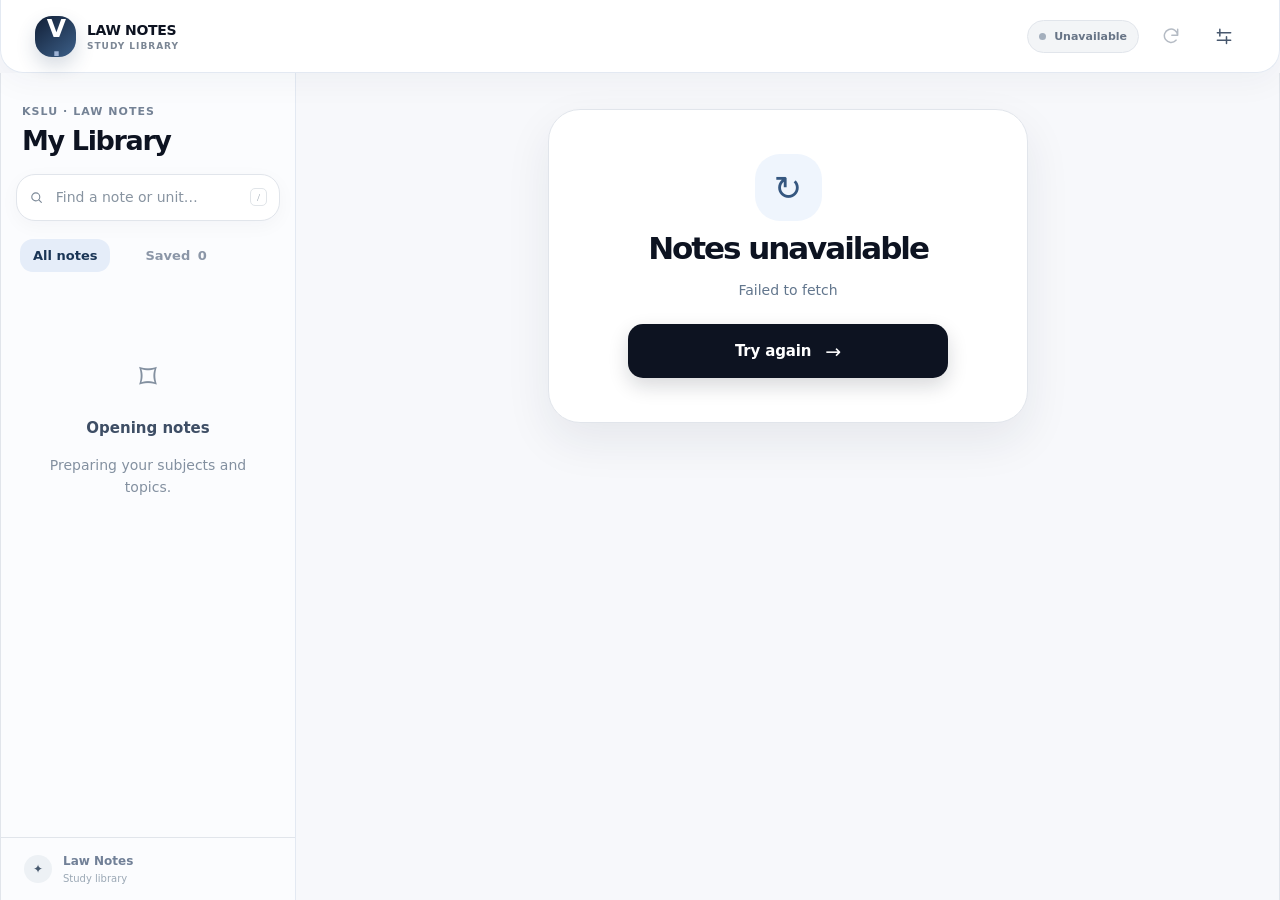
==== commit 164ad9fe: "polish: remove GitHub connection language from reader UI and label Markdown control" ====
--- a/reader/index.html
+++ b/reader/index.html
@@ -23,7 +23,7 @@
       </div>
       <div class="top-actions">
         <span id="status-badge" class="status-badge"><span></span> Not connected</span>
-        <button id="refresh-btn" type="button" class="icon-btn" aria-label="Refresh vault from GitHub" title="Refresh vault" disabled><svg viewBox="0 0 24 24"><path d="M20 11a8 8 0 1 0-2 6M20 4v7h-7"/></svg></button>
+        <button id="refresh-btn" type="button" class="icon-btn" aria-label="Refresh notes" title="Refresh notes" disabled><svg viewBox="0 0 24 24"><path d="M20 11a8 8 0 1 0-2 6M20 4v7h-7"/></svg></button>
         <button id="settings-btn" type="button" class="icon-btn" aria-label="Display settings" title="Reading settings"><svg viewBox="0 0 24 24"><path d="M4 8h16M7 4v8M4 17h16m-5-4v8"/></svg></button>
       </div>
     </header>
@@ -34,8 +34,8 @@
           <div class="sidebar-header"><div><span class="section-kicker">KSLU · LAW NOTES</span><h2>My Library</h2></div><button type="button" class="icon-btn mobile-only" id="close-sidebar" aria-label="Close library">×</button></div>
           <label class="search"><svg viewBox="0 0 24 24"><circle cx="11" cy="11" r="6.5"/><path d="m16 16 4 4"/></svg><input id="search" type="search" placeholder="Find a note or unit…" autocomplete="off"><kbd>/</kbd></label>
           <div class="filter-tabs" role="group" aria-label="Library filter"><button class="filter active" type="button" data-filter="all">All notes</button><button class="filter" type="button" data-filter="saved">Saved <span id="saved-number">0</span></button></div>
-          <div id="sidebar-content" class="sidebar-scroll"><div class="sidebar-placeholder"><span class="placeholder-icon">⌑</span><strong>Your notes will appear here.</strong><p>Connect your private LAW-NOTES repository to browse the folders.</p></div></div>
-          <div class="sidebar-bottom"><span class="github-mark">⌘</span><span><strong>GitHub Notes</strong><small id="repo-meta">Read only</small></span></div>
+          <div id="sidebar-content" class="sidebar-scroll"><div class="sidebar-placeholder"><span class="placeholder-icon">⌑</span><strong>Opening notes</strong><p>Preparing your subjects and topics.</p></div></div>
+          <div class="sidebar-bottom"><span class="github-mark">✦</span><span><strong>Law Notes</strong><small id="repo-meta">Study library</small></span></div>
         </div>
       </aside>
 
@@ -50,7 +50,7 @@
         </div>
 
         <div id="reader-view" class="reader-view" hidden>
-          <div class="reader-toolbar"><button id="up-note" type="button" class="up-note" hidden>← Unit</button><div class="breadcrumb" id="breadcrumb"></div><div class="reader-tools"><button id="save-btn" type="button" class="tool-btn" aria-label="Save bookmark" title="Save note">☆ <span class="tool-word">Save</span></button><button id="speak-btn" type="button" class="tool-btn" aria-label="Read note aloud" title="Read aloud">▶ <span class="tool-word">Listen</span></button><button id="map-btn" type="button" class="tool-btn map-open-btn" hidden aria-label="Open Brain Map" title="Open interactive brain map">◇ <span class="tool-word">Map</span></button><button id="markdown-btn" type="button" class="tool-btn markdown-btn" aria-pressed="false" title="View Markdown source">&lt;/&gt; <span class="tool-word">Markdown</span></button><button id="font-btn" type="button" class="tool-btn" aria-label="Change font size" title="Text settings">Aa</button></div></div>
+          <div class="reader-toolbar"><button id="up-note" type="button" class="up-note" hidden>← Unit</button><div class="breadcrumb" id="breadcrumb"></div><div class="reader-tools"><button id="save-btn" type="button" class="tool-btn" aria-label="Save bookmark" title="Save note">☆ <span class="tool-word">Save</span></button><button id="speak-btn" type="button" class="tool-btn" aria-label="Read note aloud" title="Read aloud">▶ <span class="tool-word">Listen</span></button><button id="map-btn" type="button" class="tool-btn map-open-btn" hidden aria-label="Open Brain Map" title="Open interactive brain map">◇ <span class="tool-word">Map</span></button><button id="markdown-btn" type="button" class="tool-btn markdown-btn" aria-pressed="false" aria-label="View Markdown source" title="View Markdown source">&lt;/&gt; <span class="tool-word">Markdown</span></button><button id="font-btn" type="button" class="tool-btn" aria-label="Change font size" title="Text settings">Aa</button></div></div>
           <div id="reading-scroll" class="reading-scroll"><div id="progress-line" class="progress-line"></div><article id="article" class="article"></article><div class="reading-footer"><div class="chapter-nav"><button id="prev-note" type="button" class="chapter-btn" disabled><span>← PREVIOUS NOTE</span><strong id="prev-title">—</strong></button><button id="next-note" type="button" class="chapter-btn" disabled><span>NEXT NOTE →</span><strong id="next-title">—</strong></button></div></div></div>
         </div>
       </section>
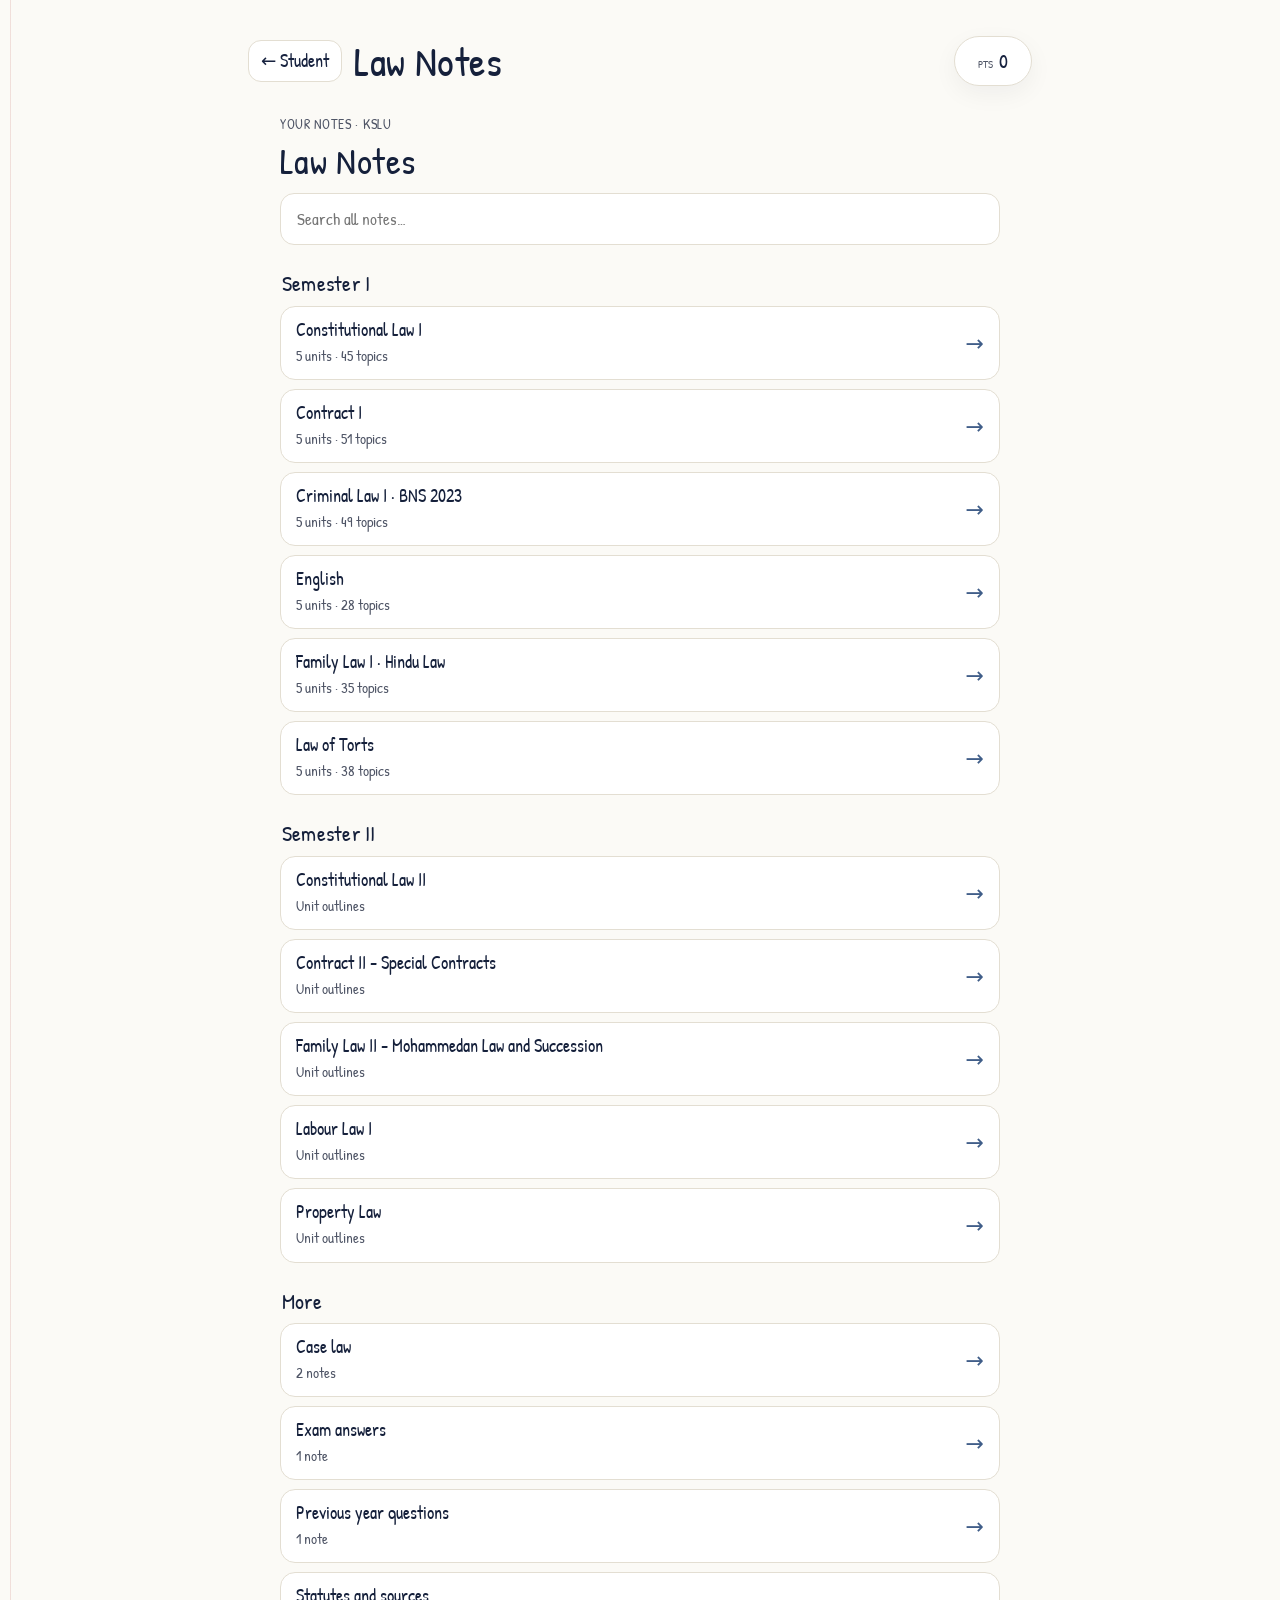
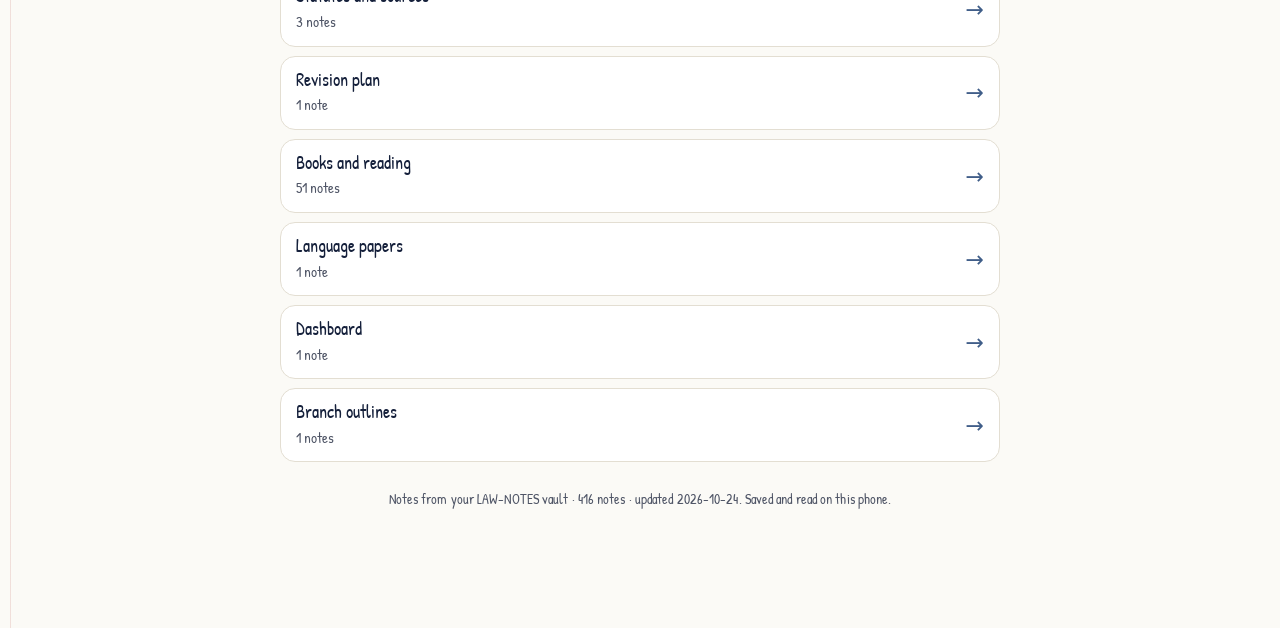
==== commit 18542733: "v77: Law Notes inside the app; grouped Student menu - Law Notes open in-app (#lawnotes): subjects → " ====
--- a/reader/index.html
+++ b/reader/index.html
@@ -1,100 +1,22 @@
 <!doctype html>
 <html lang="en">
 <head>
-  <meta charset="UTF-8">
-  <meta name="viewport" content="width=device-width,initial-scale=1,viewport-fit=cover">
-  <meta name="theme-color" content="#f4f5f7">
-  <meta name="description" content="Read public KSLU law notes with Markdown and interactive topic brain branches.">
-  <meta http-equiv="Content-Security-Policy" content="default-src 'self'; connect-src https://api.github.com; img-src 'self' data:; style-src 'self'; script-src 'self'; font-src 'self'; object-src 'none'; base-uri 'none'; form-action 'none'">
-  <link rel="icon" href="./icon.svg" type="image/svg+xml">
-  <link rel="manifest" href="./manifest.webmanifest">
-  <link rel="stylesheet" href="./style.css">
-  <link rel="stylesheet" href="./minimal.css?v=6">
-  <link rel="stylesheet" href="./map.css?v=3">
-  <link rel="stylesheet" href="./polish.css?v=1">
-  <title>Law Notes · Reader</title>
+  <meta charset="utf-8" />
+  <meta name="viewport" content="width=device-width, initial-scale=1" />
+  <title>Law Notes</title>
+  <meta name="robots" content="noindex" />
+  <script>
+    /* Law Notes now live inside the main app. Old links (?file=… and ?map=1) keep working. */
+    (function(){
+      var q=new URLSearchParams(location.search),p=new URLSearchParams();
+      if(q.get("file"))p.set("file",q.get("file"));
+      if(q.get("map")==="1")p.set("map","1");
+      var s=p.toString();
+      location.replace("../#lawnotes"+(s?"?"+s:""));
+    })();
+  </script>
 </head>
 <body>
-  <div class="app" id="app">
-    <header class="masthead">
-      <div class="masthead-left">
-        <button id="menu-btn" class="icon-btn mobile-only" type="button" aria-label="Open library" title="Open library"><svg viewBox="0 0 24 24"><path d="M4 6h16M4 12h16M4 18h16"/></svg></button>
-        <button id="brand-home" class="brand" type="button" aria-label="Open Law Notes home"><span class="brand-mark">V<span>·</span></span><span class="brand-text"><strong>LAW <em>NOTES</em></strong><small>STUDY LIBRARY</small></span></button>
-      </div>
-      <div class="top-actions">
-        <span id="status-badge" class="status-badge"><span></span> Not connected</span>
-        <button id="refresh-btn" type="button" class="icon-btn" aria-label="Refresh notes" title="Refresh notes" disabled><svg viewBox="0 0 24 24"><path d="M20 11a8 8 0 1 0-2 6M20 4v7h-7"/></svg></button>
-        <button id="settings-btn" type="button" class="icon-btn" aria-label="Display settings" title="Reading settings"><svg viewBox="0 0 24 24"><path d="M4 8h16M7 4v8M4 17h16m-5-4v8"/></svg></button>
-      </div>
-    </header>
-
-    <main class="layout" id="layout">
-      <aside id="sidebar" class="sidebar" aria-label="Notes library">
-        <div class="sidebar-inner">
-          <div class="sidebar-header"><div><span class="section-kicker">KSLU · LAW NOTES</span><h2>My Library</h2></div><button type="button" class="icon-btn mobile-only" id="close-sidebar" aria-label="Close library">×</button></div>
-          <label class="search"><svg viewBox="0 0 24 24"><circle cx="11" cy="11" r="6.5"/><path d="m16 16 4 4"/></svg><input id="search" type="search" placeholder="Find a note or unit…" autocomplete="off"><kbd>/</kbd></label>
-          <div class="filter-tabs" role="group" aria-label="Library filter"><button class="filter active" type="button" data-filter="all">All notes</button><button class="filter" type="button" data-filter="saved">Saved <span id="saved-number">0</span></button></div>
-          <div id="sidebar-content" class="sidebar-scroll"><div class="sidebar-placeholder"><span class="placeholder-icon">⌑</span><strong>Opening notes</strong><p>Preparing your subjects and topics.</p></div></div>
-          <div class="sidebar-bottom"><span class="github-mark">✦</span><span><strong>Law Notes</strong><small id="repo-meta">Study library</small></span></div>
-        </div>
-      </aside>
-
-      <section class="reader-pane" aria-live="polite">
-        <div id="connect-view" class="connect-wrap" hidden>
-          <div class="connect-card notes-error-card">
-            <span class="notes-error-symbol" aria-hidden="true">↻</span>
-            <h1>Notes unavailable</h1>
-            <p id="connect-error" class="notes-error-message" role="alert">Could not open the notes.</p>
-            <button id="public-connect-btn" class="primary-btn" type="button">Try again <span aria-hidden="true">→</span></button>
-          </div>
-        </div>
-
-        <div id="reader-view" class="reader-view" hidden>
-          <div class="reader-toolbar"><button id="up-note" type="button" class="up-note" hidden>← Unit</button><div class="breadcrumb" id="breadcrumb"></div><div class="reader-tools"><button id="save-btn" type="button" class="tool-btn" aria-label="Save bookmark" title="Save note">☆ <span class="tool-word">Save</span></button><button id="speak-btn" type="button" class="tool-btn" aria-label="Read note aloud" title="Read aloud">▶ <span class="tool-word">Listen</span></button><button id="map-btn" type="button" class="tool-btn map-open-btn" hidden aria-label="Open Brain Map" title="Open interactive brain map">◇ <span class="tool-word">Map</span></button><button id="markdown-btn" type="button" class="tool-btn markdown-btn" aria-pressed="false" aria-label="View Markdown source" title="View Markdown source">&lt;/&gt; <span class="tool-word">Markdown</span></button><button id="font-btn" type="button" class="tool-btn" aria-label="Change font size" title="Text settings">Aa</button></div></div>
-          <div id="reading-scroll" class="reading-scroll"><div id="progress-line" class="progress-line"></div><article id="article" class="article"></article><div class="reading-footer"><div class="chapter-nav"><button id="prev-note" type="button" class="chapter-btn" disabled><span>← PREVIOUS NOTE</span><strong id="prev-title">—</strong></button><button id="next-note" type="button" class="chapter-btn" disabled><span>NEXT NOTE →</span><strong id="next-title">—</strong></button></div></div></div>
-        </div>
-      </section>
-    </main>
-
-    <section id="map-overlay" class="map-overlay" aria-label="Interactive brain branches" hidden>
-      <header class="map-top">
-        <div class="map-heading"><strong>Topic Branches</strong><small id="map-status">TOPIC</small></div>
-        <div class="map-controls">
-          
-          <span id="map-count">0 nodes</span>
-          <button id="map-back" type="button" title="Return to topic" aria-label="Return to topic">← Note</button>
-          <button id="map-zoom-out" type="button" aria-label="Zoom out">−</button>
-          <button id="map-zoom-in" type="button" aria-label="Zoom in">+</button>
-          <button id="map-fit" type="button" title="Fit graph to screen">Fit</button>
-          <button id="map-close" class="map-exit" type="button" aria-label="Close brain map">×</button>
-        </div>
-      </header>
-      <div class="map-workspace">
-        <svg id="map-svg" class="map-canvas" viewBox="0 0 1200 800" role="img" aria-label="Interactive branches for the current topic and its Markdown points"><g id="map-scene"></g></svg>
-        <aside id="map-details" class="map-detail" hidden>
-          <div class="map-detail-head"><strong id="map-note-title">Note</strong><button id="map-detail-close" type="button" aria-label="Close note content">×</button></div>
-          <div id="map-note-body" class="map-detail-scroll article"></div>
-          <button id="map-read-note" type="button" class="map-read-btn">Open linked topic ↗</button>
-        </aside>
-      </div>
-      <div class="map-footer"><span id="map-current">Tap a point to inspect it</span><span>Pinch to zoom · Drag to move · ↗ to Markdown</span></div>
-    </section>
-    <div id="loading-screen" class="loading-screen" role="status" aria-live="polite" aria-label="Opening Law Notes">
-      <div class="loading-art" aria-hidden="true">
-        <span class="loading-orbit orbit-one"></span>
-        <span class="loading-orbit orbit-two"></span>
-        <span class="loading-orbit orbit-three"></span>
-        <span class="loading-core">L<span>·</span>N</span>
-      </div>
-      <div class="loading-title">Law Notes</div>
-      <div id="loading-message" class="loading-description">Opening your notes</div>
-      <div class="loading-bounce" aria-hidden="true"><i></i><i></i><i></i></div>
-    </div>
-    <div id="scrim" class="scrim" hidden></div>
-    <div id="prefs" class="prefs" role="dialog" aria-label="Reading settings" hidden><div class="prefs-title"><strong>Display</strong><button id="close-prefs" type="button" class="icon-btn" aria-label="Close preferences">×</button></div><label>Text size <output id="font-size-label">19px</output><input id="font-size" type="range" min="16" max="26" step="1" value="19"></label><label class="toggle-row">Warm paper theme <input id="warm-toggle" type="checkbox" checked></label><p>Text size and appearance are saved on this device.</p></div>
-    <nav class="bottom-nav" aria-label="Note navigation"><button id="bottom-home" type="button"><span>⌂</span> Home</button><button id="bottom-prev" type="button" disabled><span>←</span> Previous</button><button id="bottom-next" type="button" disabled><span>→</span> Next</button><button id="bottom-map" type="button" disabled><span>◇</span> Map</button></nav>
-    <div id="toast" class="toast" role="status" hidden></div>
-  </div>
-  <script type="module" src="./app.mjs"></script>
+  <p>Law Notes have moved into the app. <a href="../#lawnotes">Open Law Notes</a>.</p>
 </body>
 </html>
